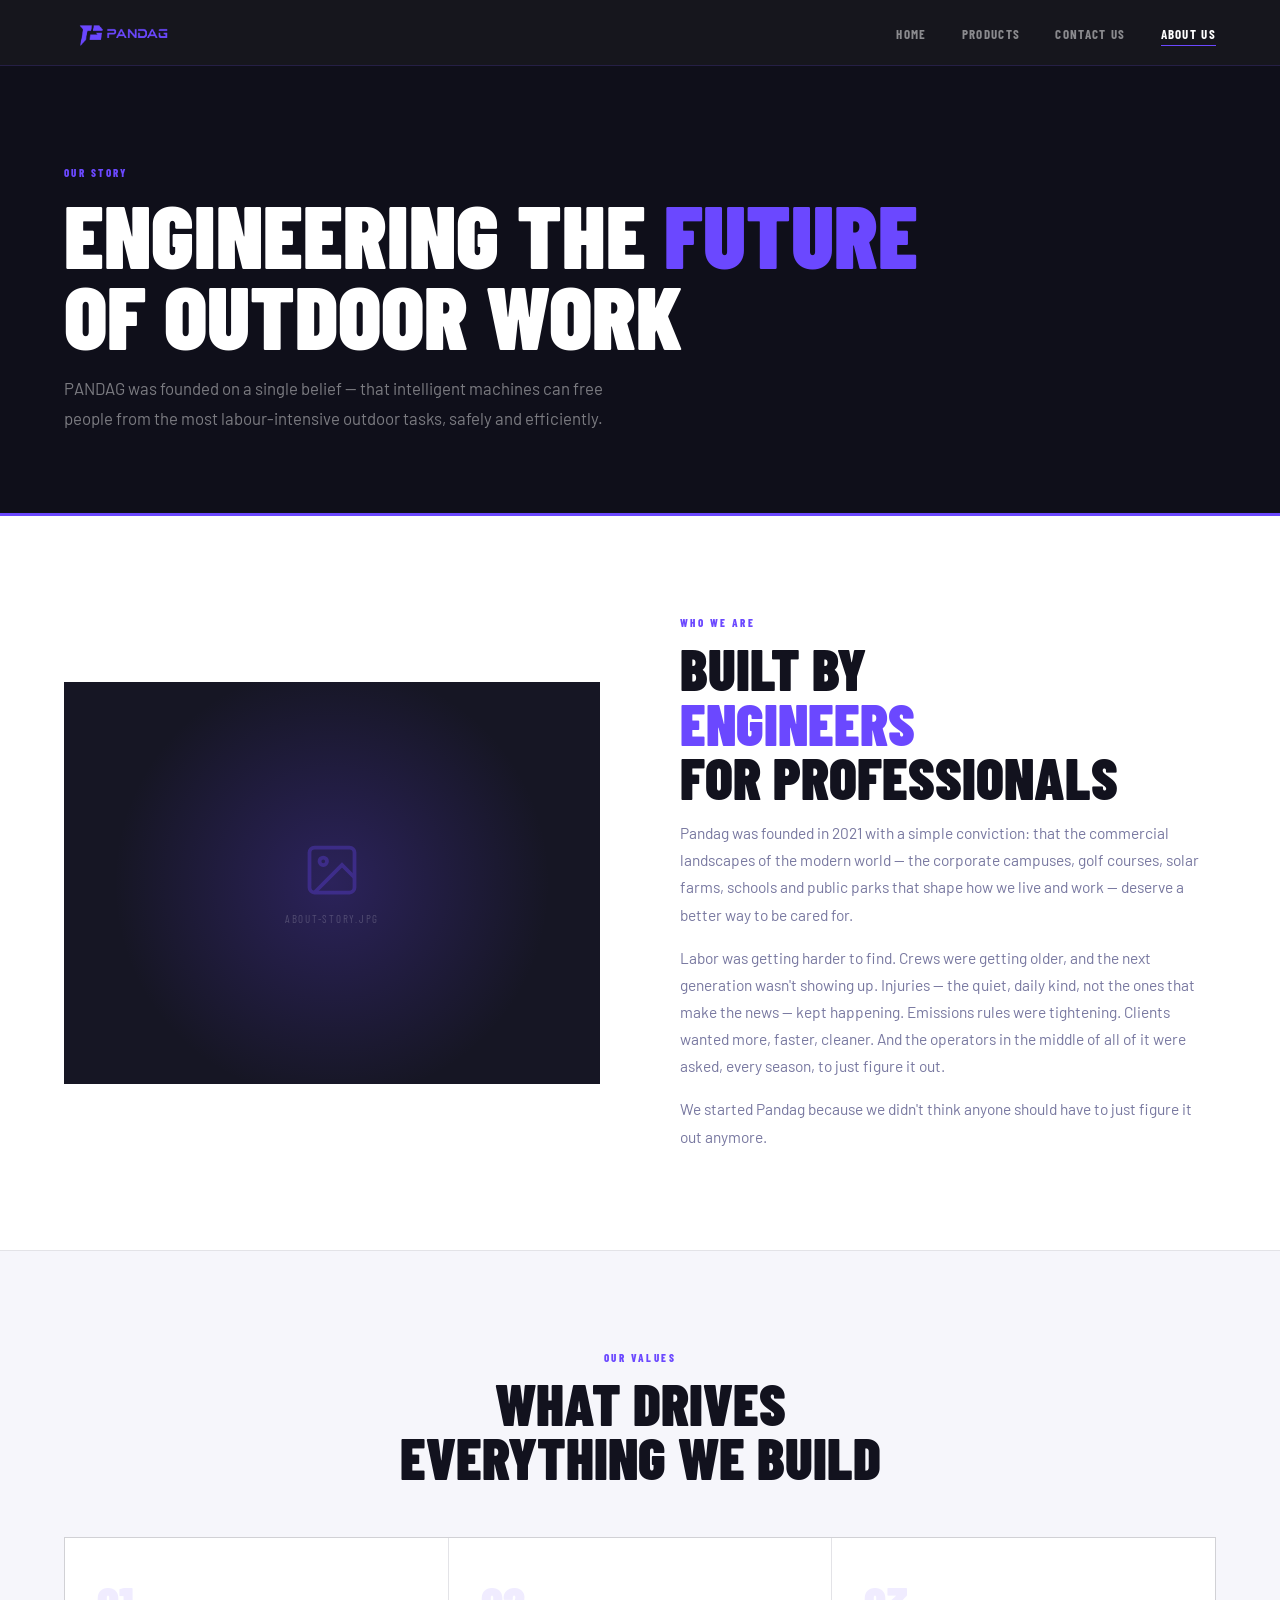
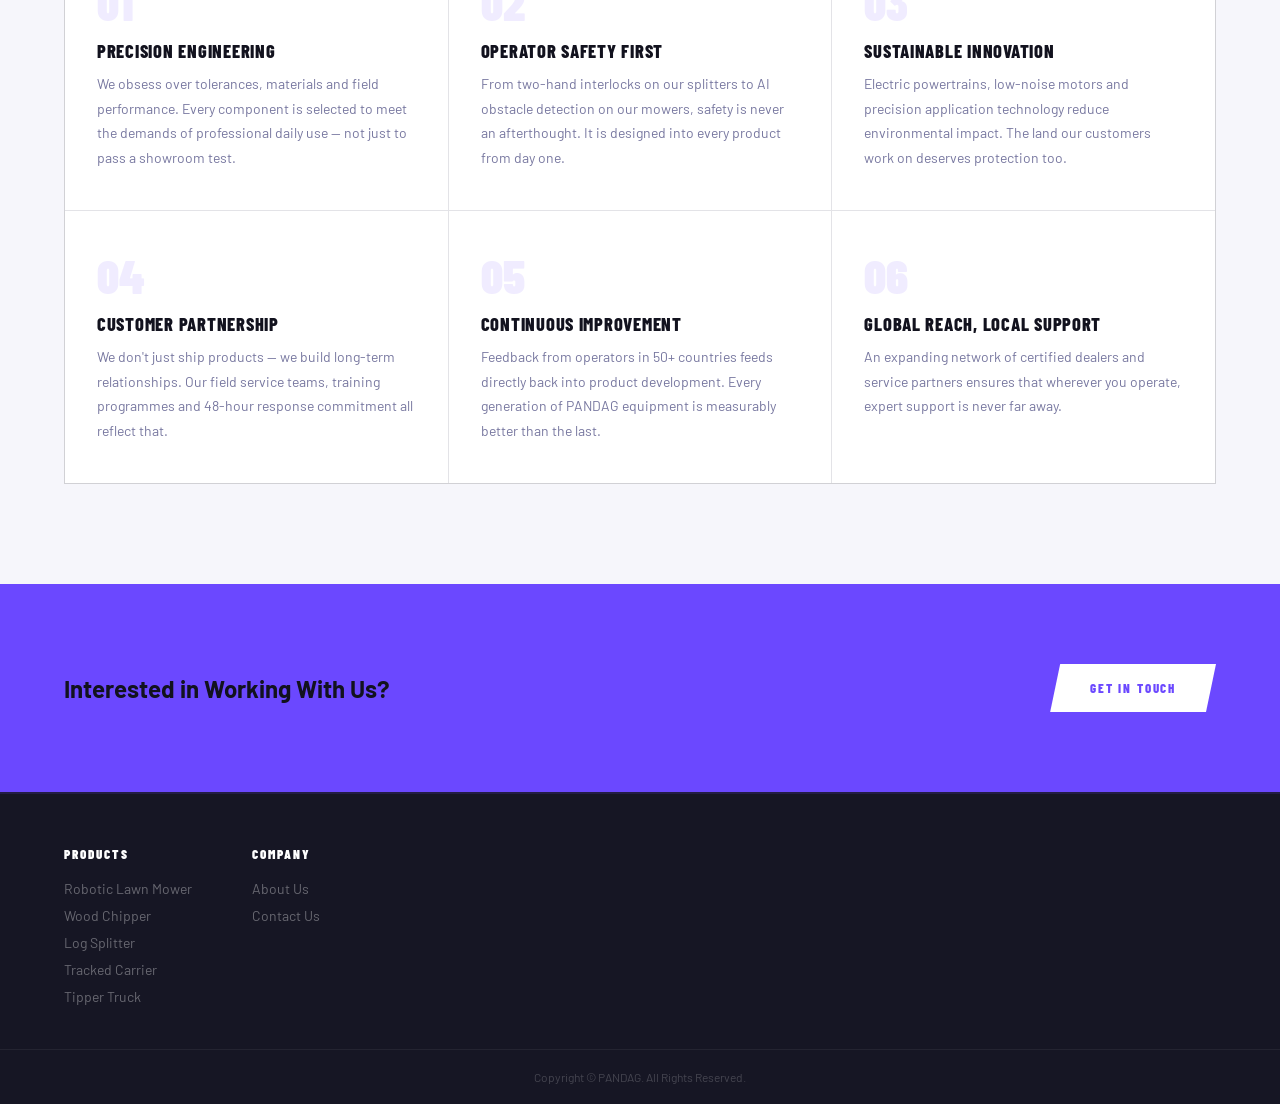
==== about.html @ 1c49302d "Initial commit: American exhibition website" ====
<!DOCTYPE html>
<html lang="en">
<head>
<meta charset="UTF-8"><meta name="viewport" content="width=device-width, initial-scale=1.0">
<title>About Us | PANDAG</title>
<link rel="preconnect" href="https://fonts.googleapis.com">
<link href="https://fonts.googleapis.com/css2?family=Barlow+Condensed:wght@400;600;700;800;900&family=Barlow:wght@300;400;500;600&display=swap" rel="stylesheet">
<link rel="stylesheet" href="style.css">
<style>
.page-hero { margin-top:66px; background:var(--dark); border-bottom:3px solid #6B48FF; padding:100px 5vw 80px; }
.page-hero-tag { font-family:'Barlow Condensed',sans-serif; font-size:11px; font-weight:800; letter-spacing:.22em; text-transform:uppercase; color:#6B48FF; margin-bottom:14px; }
.page-hero h1 { font-family:'Barlow Condensed',sans-serif; font-size:clamp(3rem,7vw,6rem); font-weight:900; text-transform:uppercase; color:#fff; line-height:.9; }
.page-hero h1 em { font-style:normal; color:#6B48FF; }
.page-hero p { font-size:1.05rem; color:rgba(255,255,255,.45); line-height:1.75; max-width:540px; margin-top:20px; }

.about-story { padding:100px 5vw; background:var(--white); }
.story-grid { display:grid; grid-template-columns:1fr 1fr; gap:80px; align-items:center; }
.story-img { background:var(--dark2); aspect-ratio:4/3; display:flex; align-items:center; justify-content:center; position:relative; overflow:hidden; }
.story-img::before { content:''; position:absolute; inset:0; background:radial-gradient(circle at 50% 50%, rgba(107,72,255,.25) 0%, transparent 65%); }
.story-img img { width:100%; height:100%; object-fit:cover; opacity:.8; }
.story-img-ph { position:relative; z-index:1; display:flex; flex-direction:column; align-items:center; gap:12px; color:rgba(255,255,255,.2); }
.story-img-ph svg { width:60px; height:60px; color:#6B48FF; opacity:.3; }
.story-img-ph span { font-family:'Barlow Condensed',sans-serif; font-size:11px; letter-spacing:.16em; text-transform:uppercase; }
.story-text {}
.story-text .section-desc { max-width:none; }

.values-section { padding:100px 5vw; background:var(--off-white); border-top:1px solid var(--border); }
.values-grid { display:grid; grid-template-columns:repeat(3,1fr); gap:1px; background:var(--border); border:1px solid var(--border); margin-top:52px; }
.value-card { background:var(--white); padding:40px 32px; }
.value-num { font-family:'Barlow Condensed',sans-serif; font-size:3rem; font-weight:900; color:rgba(107,72,255,.1); line-height:1; margin-bottom:14px; }
.value-title { font-family:'Barlow Condensed',sans-serif; font-size:1.15rem; font-weight:800; text-transform:uppercase; letter-spacing:.04em; color:var(--text); margin-bottom:10px; }
.value-desc { font-size:.875rem; color:var(--muted); line-height:1.75; }

.milestones { padding:100px 5vw; background:var(--dark); }
.milestones h2 { color:#fff; }
.timeline { margin-top:56px; display:flex; flex-direction:column; gap:0; border-left:2px solid rgba(107,72,255,.3); padding-left:40px; }
.tl-item { position:relative; padding-bottom:48px; }
.tl-item:last-child { padding-bottom:0; }
.tl-dot { position:absolute; left:-48px; top:4px; width:16px; height:16px; background:#6B48FF; border:3px solid var(--dark); border-radius:50%; }
.tl-year { font-family:'Barlow Condensed',sans-serif; font-size:12px; font-weight:800; letter-spacing:.18em; text-transform:uppercase; color:#6B48FF; margin-bottom:6px; }
.tl-title { font-family:'Barlow Condensed',sans-serif; font-size:1.2rem; font-weight:800; text-transform:uppercase; color:#fff; margin-bottom:6px; }
.tl-desc { font-size:.875rem; color:rgba(255,255,255,.4); line-height:1.7; max-width:560px; }

.team-section { padding:100px 5vw; background:var(--white); border-top:1px solid var(--border); }
.team-grid { display:grid; grid-template-columns:repeat(4,1fr); gap:24px; margin-top:52px; }
.team-card { }
.team-photo { aspect-ratio:1; background:var(--dark2); margin-bottom:16px; display:flex; align-items:center; justify-content:center; overflow:hidden; }
.team-photo img { width:100%; height:100%; object-fit:cover; opacity:.85; }
.team-photo-ph { display:flex; flex-direction:column; align-items:center; gap:8px; }
.team-photo-ph svg { width:40px; height:40px; color:rgba(255,255,255,.15); }
.team-photo-ph span { font-family:'Barlow Condensed',sans-serif; font-size:10px; letter-spacing:.15em; text-transform:uppercase; color:rgba(255,255,255,.2); }
.team-name { font-family:'Barlow Condensed',sans-serif; font-size:1.05rem; font-weight:800; text-transform:uppercase; color:var(--text); margin-bottom:4px; }
.team-role { font-size:.8rem; color:var(--muted); }

@media(max-width:1020px){ .story-grid { grid-template-columns:1fr; gap:40px; } .values-grid { grid-template-columns:1fr 1fr; } .team-grid { grid-template-columns:repeat(2,1fr); } }
@media(max-width:640px){ .values-grid { grid-template-columns:1fr; } .team-grid { grid-template-columns:repeat(2,1fr); } }
</style>
</head>
<body>
<nav>
  <a href="index.html" class="nav-logo">
    <img src="logo-07.png" alt="PANDAG" onerror="this.style.display='none';this.nextElementSibling.style.display='block'">
    <span class="nav-logo-text">PANDAG</span>
  </a>
  <ul class="nav-links">
    <li><a href="index.html">Home</a></li>
    <li><a href="products.html">Products</a></li>
    <li><a href="contact.html">Contact Us</a></li>
    <li><a href="about.html" class="active">About Us</a></li>
  </ul>
</nav>

<section class="page-hero">
  <div class="page-hero-tag">Our Story</div>
  <h1>Engineering the <em>Future</em><br>of Outdoor Work</h1>
  <p>PANDAG was founded on a single belief — that intelligent machines can free people from the most labour-intensive outdoor tasks, safely and efficiently.</p>
</section>

<section class="about-story">
  <div class="story-grid">
    <div class="story-img fade-up">
      <img src="about-story.jpg" alt="PANDAG story" onerror="this.style.display='none'">
      <div class="story-img-ph"><svg viewBox="0 0 24 24" fill="none" stroke="currentColor" stroke-width="1.5"><rect x="3" y="3" width="18" height="18" rx="2"/><circle cx="8.5" cy="8.5" r="1.5"/><polyline points="21 15 16 10 5 21"/></svg><span>about-story.jpg</span></div>
    </div>
    <div class="fade-up">
      <div class="section-tag">Who We Are</div>
      <h2 class="section-h2">Built by<br><em>Engineers</em><br>for Professionals</h2>
      <p class="section-desc">Pandag was founded in 2021 with a simple conviction: that the commercial landscapes of the modern world — the corporate campuses, golf courses, solar farms, schools and public parks that shape how we live and work — deserve a better way to be cared for.</p>
      <p class="section-desc" style="margin-top:16px;">Labor was getting harder to find. Crews were getting older, and the next generation wasn't showing up. Injuries — the quiet, daily kind, not the ones that make the news — kept happening. Emissions rules were tightening. Clients wanted more, faster, cleaner. And the operators in the middle of all of it were asked, every season, to just figure it out.</p>
      <p class="section-desc" style="margin-top:16px;">We started Pandag because we didn't think anyone should have to just figure it out anymore.</p>
      </div>
    </div>
  </div>
</section>

<section class="values-section">
  <div class="fade-up" style="text-align:center;">
    <div class="section-tag">Our Values</div>
    <h2 class="section-h2">What Drives<br>Everything We Build</h2>
  </div>
  <div class="values-grid">
    <div class="value-card fade-up"><div class="value-num">01</div><div class="value-title">Precision Engineering</div><div class="value-desc">We obsess over tolerances, materials and field performance. Every component is selected to meet the demands of professional daily use — not just to pass a showroom test.</div></div>
    <div class="value-card fade-up"><div class="value-num">02</div><div class="value-title">Operator Safety First</div><div class="value-desc">From two-hand interlocks on our splitters to AI obstacle detection on our mowers, safety is never an afterthought. It is designed into every product from day one.</div></div>
    <div class="value-card fade-up"><div class="value-num">03</div><div class="value-title">Sustainable Innovation</div><div class="value-desc">Electric powertrains, low-noise motors and precision application technology reduce environmental impact. The land our customers work on deserves protection too.</div></div>
    <div class="value-card fade-up"><div class="value-num">04</div><div class="value-title">Customer Partnership</div><div class="value-desc">We don't just ship products — we build long-term relationships. Our field service teams, training programmes and 48-hour response commitment all reflect that.</div></div>
    <div class="value-card fade-up"><div class="value-num">05</div><div class="value-title">Continuous Improvement</div><div class="value-desc">Feedback from operators in 50+ countries feeds directly back into product development. Every generation of PANDAG equipment is measurably better than the last.</div></div>
    <div class="value-card fade-up"><div class="value-num">06</div><div class="value-title">Global Reach, Local Support</div><div class="value-desc">An expanding network of certified dealers and service partners ensures that wherever you operate, expert support is never far away.</div></div>
  </div>
</section>


<section id="cta" style="background:var(--brand);padding:80px 5vw;display:flex;align-items:center;justify-content:space-between;gap:32px;flex-wrap:wrap;">
  <h2 class="cta-h2 fade-up">Interested in <span>Working With Us?</span></h2>
  <a href="contact.html" class="btn-white fade-up">Get in Touch</a>
</section>

<footer>
  <div class="footer-nav-simple">
    <div class="footer-nav-cols">
      <div>
        <div class="footer-nav-title">Products</div>
        <div class="footer-nav-links">
          <a href="products.html">Robotic Lawn Mower</a>
          <a href="products.html">Wood Chipper</a>
          <a href="products.html">Log Splitter</a>
          <a href="products.html">Tracked Carrier</a>
          <a href="products.html">Tipper Truck</a>
        </div>
      </div>
      <div>
        <div class="footer-nav-title">Company</div>
        <div class="footer-nav-links">
          <a href="about.html">About Us</a>
          <a href="contact.html">Contact Us</a>
        </div>
      </div>
    </div>
  </div>
  <div class="footer-bottom">Copyright © PANDAG. All Rights Reserved.</div>
</footer>
<script>
const obs=new IntersectionObserver((e)=>{e.forEach((entry,i)=>{if(entry.isIntersecting){setTimeout(()=>entry.target.classList.add('visible'),i*80);obs.unobserve(entry.target);}});},{threshold:.07});
document.querySelectorAll('.fade-up').forEach(el=>obs.observe(el));
</script>
</body>
</html>
---- style.css ----
*, *::before, *::after { box-sizing: border-box; margin: 0; padding: 0; }
:root {
  --brand: #6B48FF;
  --black: #08080f;
  --dark: #0f0f1a;
  --dark2: #161624;
  --white: #ffffff;
  --off-white: #f6f6fb;
  --text: #12121e;
  --mid: #3a3a5a;
  --muted: #7878a0;
  --border: rgba(0,0,0,0.08);
  --border-brand: rgba(107,72,255,0.2);
}
html { scroll-behavior: smooth; }
body { font-family: 'Barlow', sans-serif; background: var(--white); color: var(--text); overflow-x: hidden; }

/* ─── NAV ─── */
nav {
  position: fixed; top: 0; left: 0; right: 0; z-index: 200;
  display: flex; align-items: center; justify-content: space-between;
  padding: 0 5vw; height: 66px;
  background: rgba(8,8,15,0.94); backdrop-filter: blur(20px);
  border-bottom: 1px solid rgba(107,72,255,0.18);
}
.nav-logo { display:flex; align-items:center; text-decoration:none; }
.nav-logo img { height: 68px; }
.nav-logo-text { font-family:'Barlow Condensed',sans-serif; font-size:1.6rem; font-weight:900; color:#6B48FF; letter-spacing:.05em; display:none; }
.nav-links { display:flex; gap:2.2rem; list-style:none; }
.nav-links a {
  font-family:'Barlow Condensed',sans-serif; font-size:13px; font-weight:700;
  letter-spacing:.1em; text-transform:uppercase; color:rgba(255,255,255,.5);
  text-decoration:none; transition:color .2s; position:relative;
}
.nav-links a::after { content:''; position:absolute; bottom:-4px; left:0; right:0; height:1px; background:#6B48FF; transform:scaleX(0); transition:transform .25s; }
.nav-links a:hover, .nav-links a.active { color:#fff; }
.nav-links a:hover::after, .nav-links a.active::after { transform:scaleX(1); }

/* ─── BUTTONS ─── */
.btn-primary {
  font-family:'Barlow Condensed',sans-serif; font-size:13px; font-weight:800;
  letter-spacing:.12em; text-transform:uppercase; padding:14px 34px;
  background:#6B48FF; color:#fff; border:none; cursor:pointer;
  text-decoration:none; display:inline-block;
  clip-path:polygon(10px 0%,100% 0%,calc(100% - 10px) 100%,0% 100%);
  transition:opacity .2s, transform .2s;
}
.btn-primary:hover { opacity:.85; transform:translateY(-2px); }
.btn-ghost {
  font-family:'Barlow Condensed',sans-serif; font-size:13px; font-weight:700;
  letter-spacing:.12em; text-transform:uppercase; padding:13px 34px;
  background:transparent; color:rgba(255,255,255,.75);
  border:1px solid rgba(255,255,255,.28); cursor:pointer;
  text-decoration:none; display:inline-block;
  clip-path:polygon(10px 0%,100% 0%,calc(100% - 10px) 100%,0% 100%);
  transition:border-color .2s, color .2s;
}
.btn-ghost:hover { border-color:#6B48FF; color:#6B48FF; }
.btn-white {
  font-family:'Barlow Condensed',sans-serif; font-size:13px; font-weight:800;
  letter-spacing:.14em; text-transform:uppercase; padding:16px 40px;
  background:#fff; color:#6B48FF; border:none; cursor:pointer;
  text-decoration:none; display:inline-block; white-space:nowrap;
  clip-path:polygon(10px 0%,100% 0%,calc(100% - 10px) 100%,0% 100%);
  transition:opacity .2s;
}
.btn-white:hover { opacity:.9; }
.btn-outline-dark {
  font-family:'Barlow Condensed',sans-serif; font-size:13px; font-weight:700;
  letter-spacing:.12em; text-transform:uppercase; padding:13px 34px;
  background:transparent; color:var(--brand);
  border:1px solid var(--brand); cursor:pointer;
  text-decoration:none; display:inline-block;
  clip-path:polygon(10px 0%,100% 0%,calc(100% - 10px) 100%,0% 100%);
  transition:background .2s, color .2s;
}
.btn-outline-dark:hover { background:var(--brand); color:#fff; }

/* ─── SECTION SHARED ─── */
.section-tag {
  font-family:'Barlow Condensed',sans-serif; font-size:11px; font-weight:800;
  letter-spacing:.22em; text-transform:uppercase; color:#6B48FF; margin-bottom:12px;
}
.section-h2 {
  font-family:'Barlow Condensed',sans-serif;
  font-size:clamp(2.2rem,4.5vw,3.6rem); font-weight:900;
  text-transform:uppercase; line-height:.95; color:var(--text);
}
.section-h2 em { font-style:normal; color:#6B48FF; }
.section-desc { font-size:.97rem; color:var(--muted); line-height:1.75; margin-top:14px; }

/* ─── FADE IN ─── */
.fade-up { opacity:0; transform:translateY(26px); transition:opacity .7s ease, transform .7s ease; }
.fade-up.visible { opacity:1; transform:translateY(0); }

/* ─── FOOTER ─── */
footer { background:var(--dark2); border-top:1px solid rgba(107,72,255,.15); }
.footer-top {
  padding:56px 5vw 44px;
  display:grid; grid-template-columns:1fr 1fr; gap:60px; align-items:start;
}
.footer-brand img { height:30px; margin-bottom:20px; display:block; }
.footer-contact-line { display:flex; align-items:center; gap:24px; flex-wrap:wrap; margin-bottom:20px; }
.footer-contact-line a { font-family:'Barlow Condensed',sans-serif; font-size:14px; font-weight:600; color:rgba(255,255,255,.5); text-decoration:none; transition:color .2s; }
.footer-contact-line a:hover { color:#6B48FF; }
.footer-contact-line span { color:rgba(255,255,255,.15); }
.footer-social { display:flex; gap:12px; }
.social-icon { width:34px; height:34px; border:1px solid rgba(255,255,255,.12); display:flex; align-items:center; justify-content:center; color:rgba(255,255,255,.4); text-decoration:none; transition:border-color .2s, color .2s; }
.social-icon:hover { border-color:#6B48FF; color:#6B48FF; }
.social-icon svg { width:15px; height:15px; }
.newsletter-label { font-family:'Barlow Condensed',sans-serif; font-size:11px; font-weight:800; letter-spacing:.2em; text-transform:uppercase; color:rgba(255,255,255,.35); margin-bottom:14px; }
.newsletter-row { display:flex; }
.newsletter-input { flex:1; background:rgba(255,255,255,.06); border:1px solid rgba(255,255,255,.12); border-right:none; color:#fff; font-family:'Barlow',sans-serif; font-size:.875rem; padding:11px 16px; outline:none; }
.newsletter-input:focus { border-color:#6B48FF; }
.newsletter-btn { font-family:'Barlow Condensed',sans-serif; font-size:12px; font-weight:800; letter-spacing:.1em; text-transform:uppercase; padding:11px 20px; background:#6B48FF; color:#fff; border:none; cursor:pointer; white-space:nowrap; }
.newsletter-btn:hover { opacity:.85; }
.newsletter-consent { display:flex; align-items:flex-start; gap:10px; font-size:.78rem; color:rgba(255,255,255,.28); line-height:1.5; margin-top:10px; }
.newsletter-consent input { margin-top:2px; flex-shrink:0; accent-color:#6B48FF; }
.newsletter-consent a { color:#6B48FF; }
.footer-nav-grid { padding:36px 5vw 44px; display:grid; grid-template-columns:repeat(2,1fr); gap:40px; border-top:1px solid rgba(255,255,255,.06); max-width:420px; }
.footer-nav-title { font-family:'Barlow Condensed',sans-serif; font-size:13px; font-weight:900; letter-spacing:.16em; text-transform:uppercase; color:#fff; margin-bottom:18px; }
.footer-nav-links { display:flex; flex-direction:column; gap:10px; }
.footer-nav-links a { font-size:.875rem; color:rgba(255,255,255,.35); text-decoration:none; transition:color .2s; }
.footer-nav-links a:hover { color:#6B48FF; }
.footer-bottom { border-top:1px solid rgba(255,255,255,.06); padding:20px 5vw; text-align:center; font-size:12px; color:rgba(255,255,255,.2); }

/* ─── RESPONSIVE SHARED ─── */
@media (max-width:720px) {
  .nav-links { gap:1.2rem; }
  .footer-top { grid-template-columns:1fr; gap:36px; }
  .footer-nav-grid { grid-template-columns:1fr; max-width:none; }
}

/* ─── SIMPLIFIED FOOTER ─── */
.footer-nav-simple {
  padding:52px 5vw 44px;
  display:flex; align-items:flex-start; justify-content:space-between; gap:48px;
  flex-wrap:wrap; border-top:1px solid rgba(107,72,255,.15);
}
/* Nav cols on the LEFT */
.footer-nav-cols { display:flex; gap:60px; flex-wrap:wrap; }
@media(max-width:720px){
  .footer-nav-simple { flex-direction:column-reverse; gap:36px; }
  .footer-nav-cols { gap:32px; }
  .footer-logo-link { align-self:flex-start; }
}
@media(max-width:480px){
  .footer-nav-cols { flex-direction:column; gap:28px; }
}
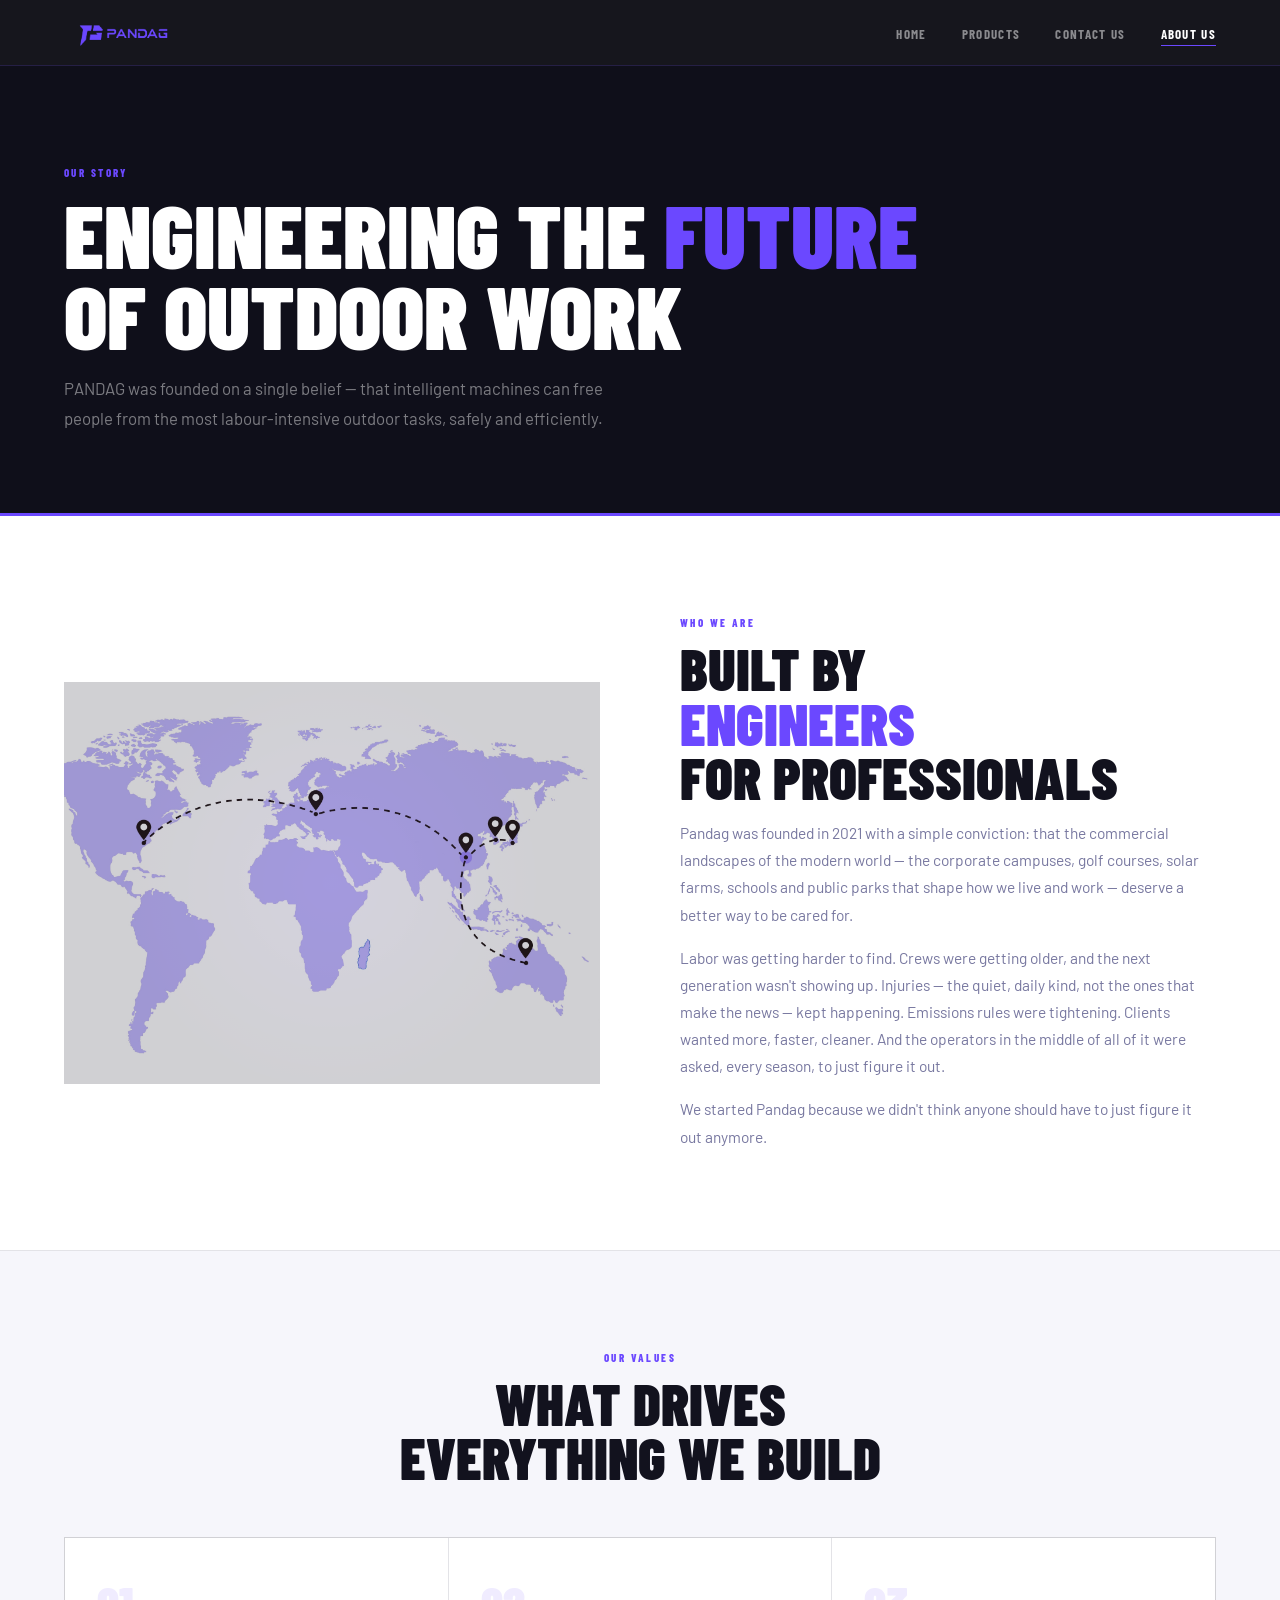
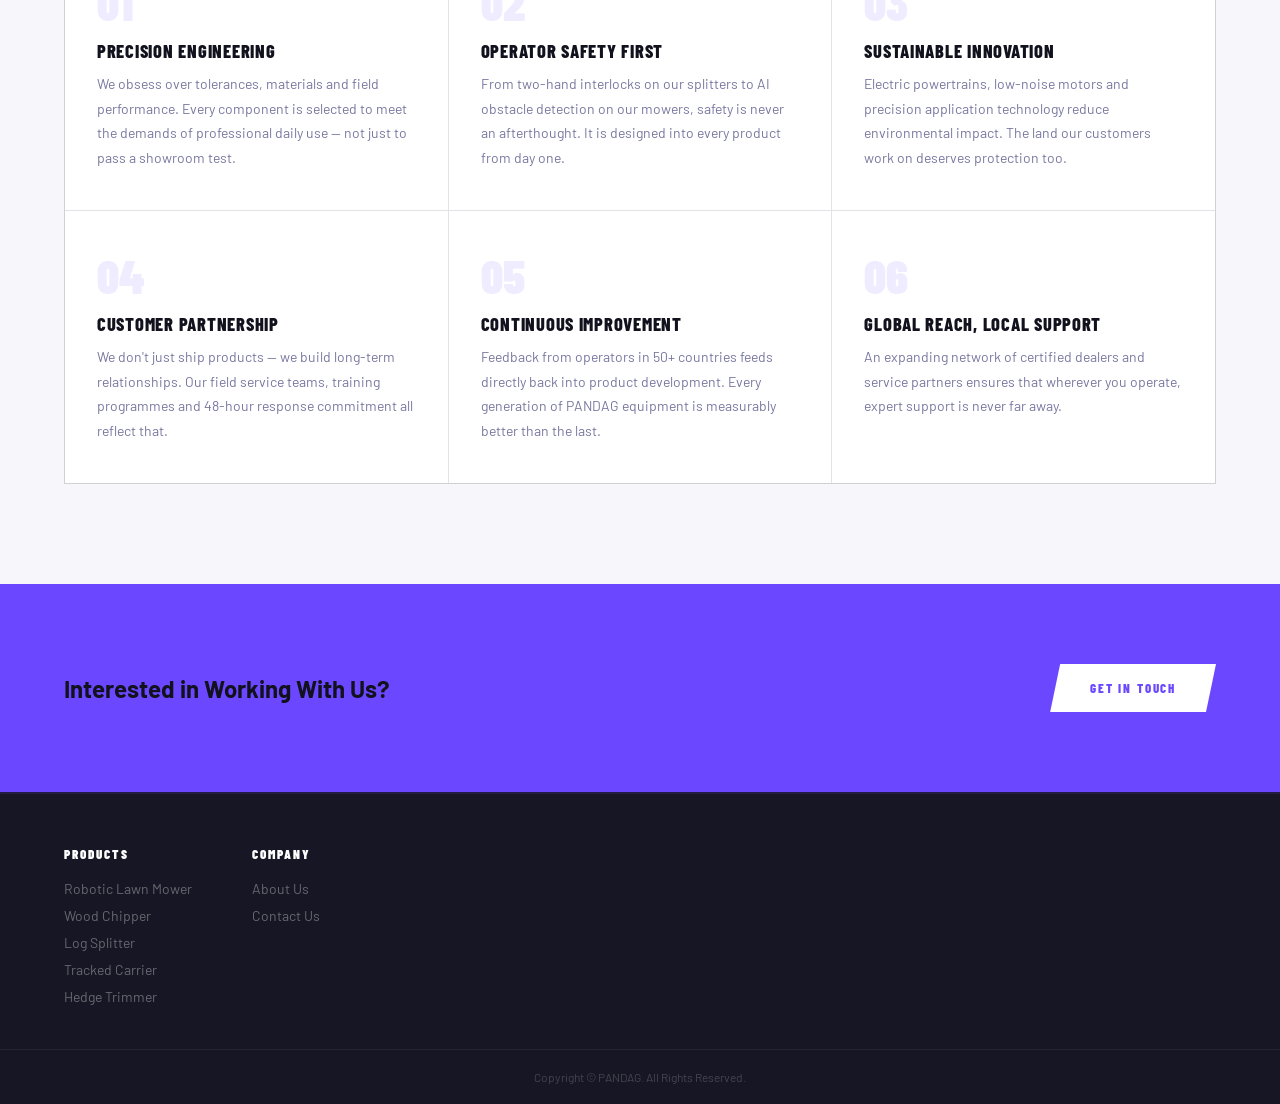
==== commit c6962d66: "Update product details and images: replaced Tipper Truck with Hedge Trimmer in multiple files, added" ====
--- a/about.html
+++ b/about.html
@@ -79,8 +79,7 @@
 <section class="about-story">
   <div class="story-grid">
     <div class="story-img fade-up">
-      <img src="about-story.jpg" alt="PANDAG story" onerror="this.style.display='none'">
-      <div class="story-img-ph"><svg viewBox="0 0 24 24" fill="none" stroke="currentColor" stroke-width="1.5"><rect x="3" y="3" width="18" height="18" rx="2"/><circle cx="8.5" cy="8.5" r="1.5"/><polyline points="21 15 16 10 5 21"/></svg><span>about-story.jpg</span></div>
+      <img src="images/14.jpg" alt="PANDAG story">
     </div>
     <div class="fade-up">
       <div class="section-tag">Who We Are</div>
@@ -124,7 +123,7 @@
           <a href="products.html">Wood Chipper</a>
           <a href="products.html">Log Splitter</a>
           <a href="products.html">Tracked Carrier</a>
-          <a href="products.html">Tipper Truck</a>
+          <a href="products.html">Hedge Trimmer</a>
         </div>
       </div>
       <div>
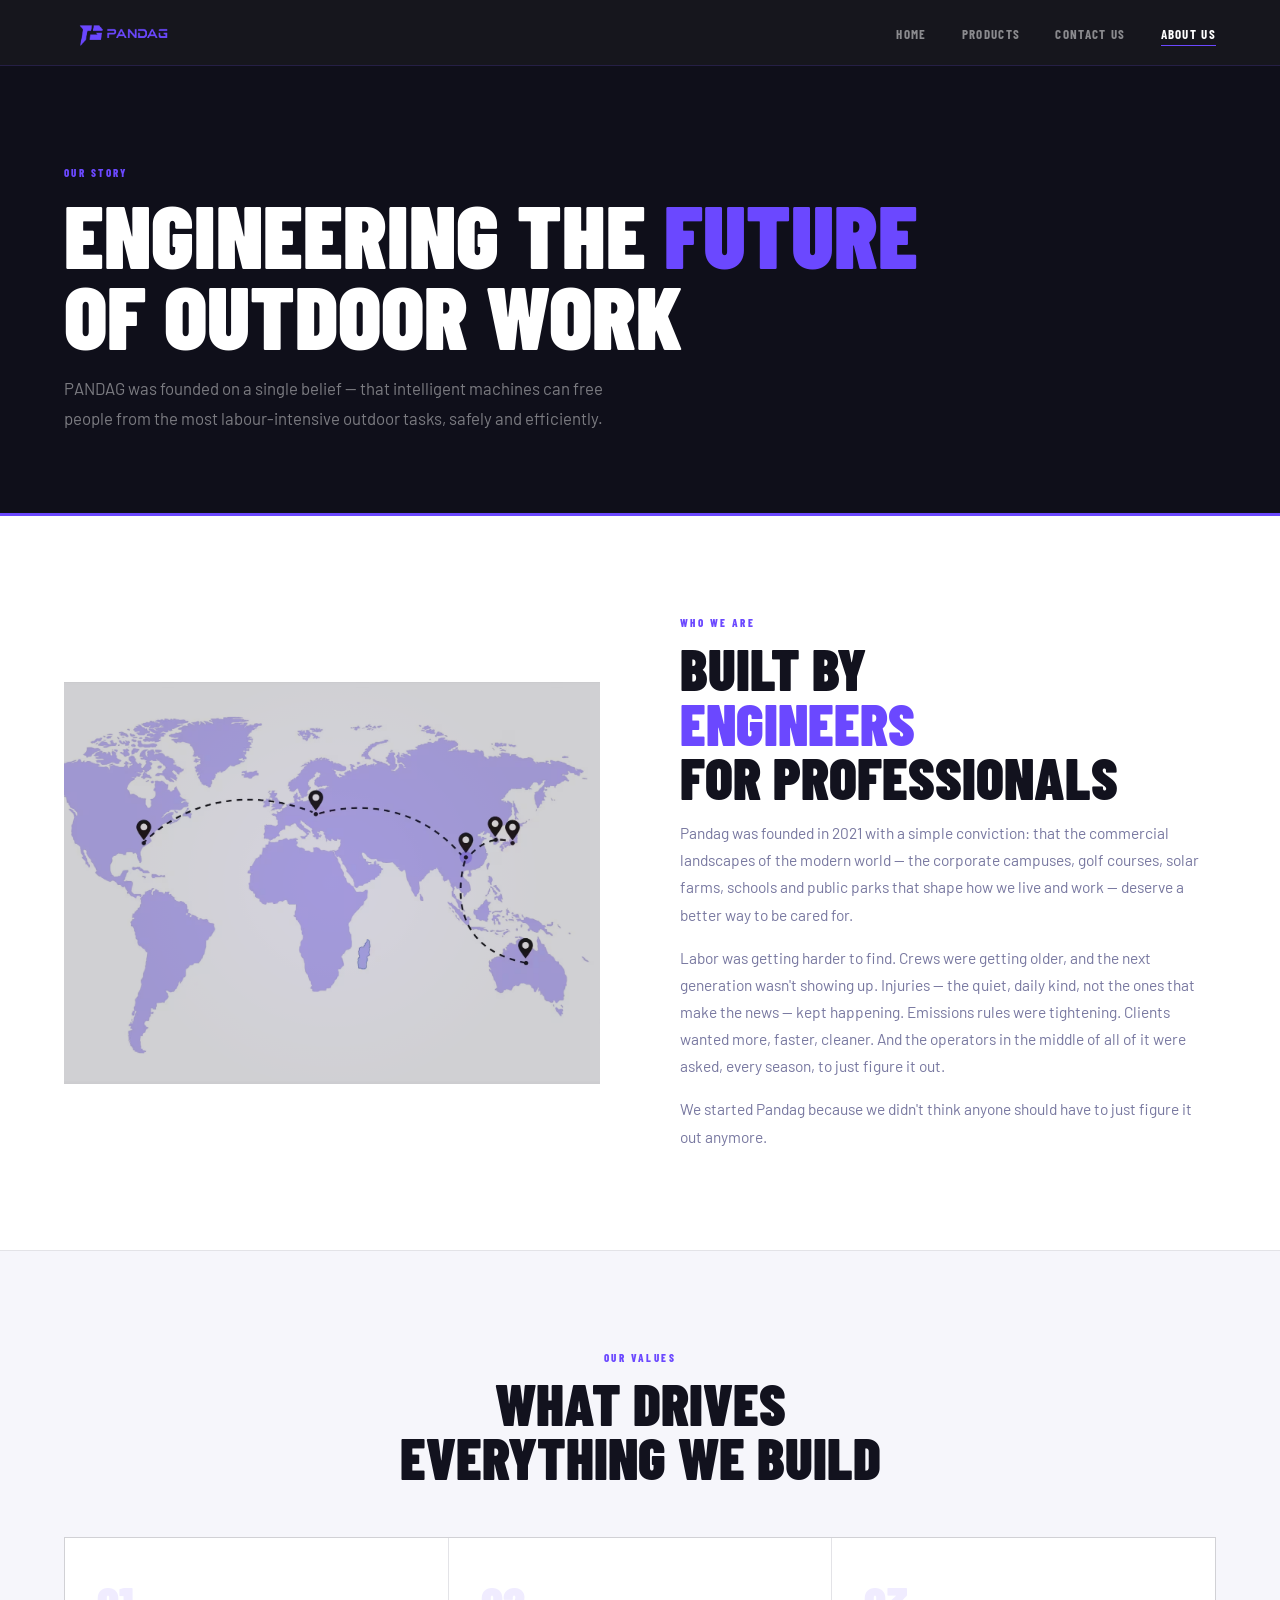
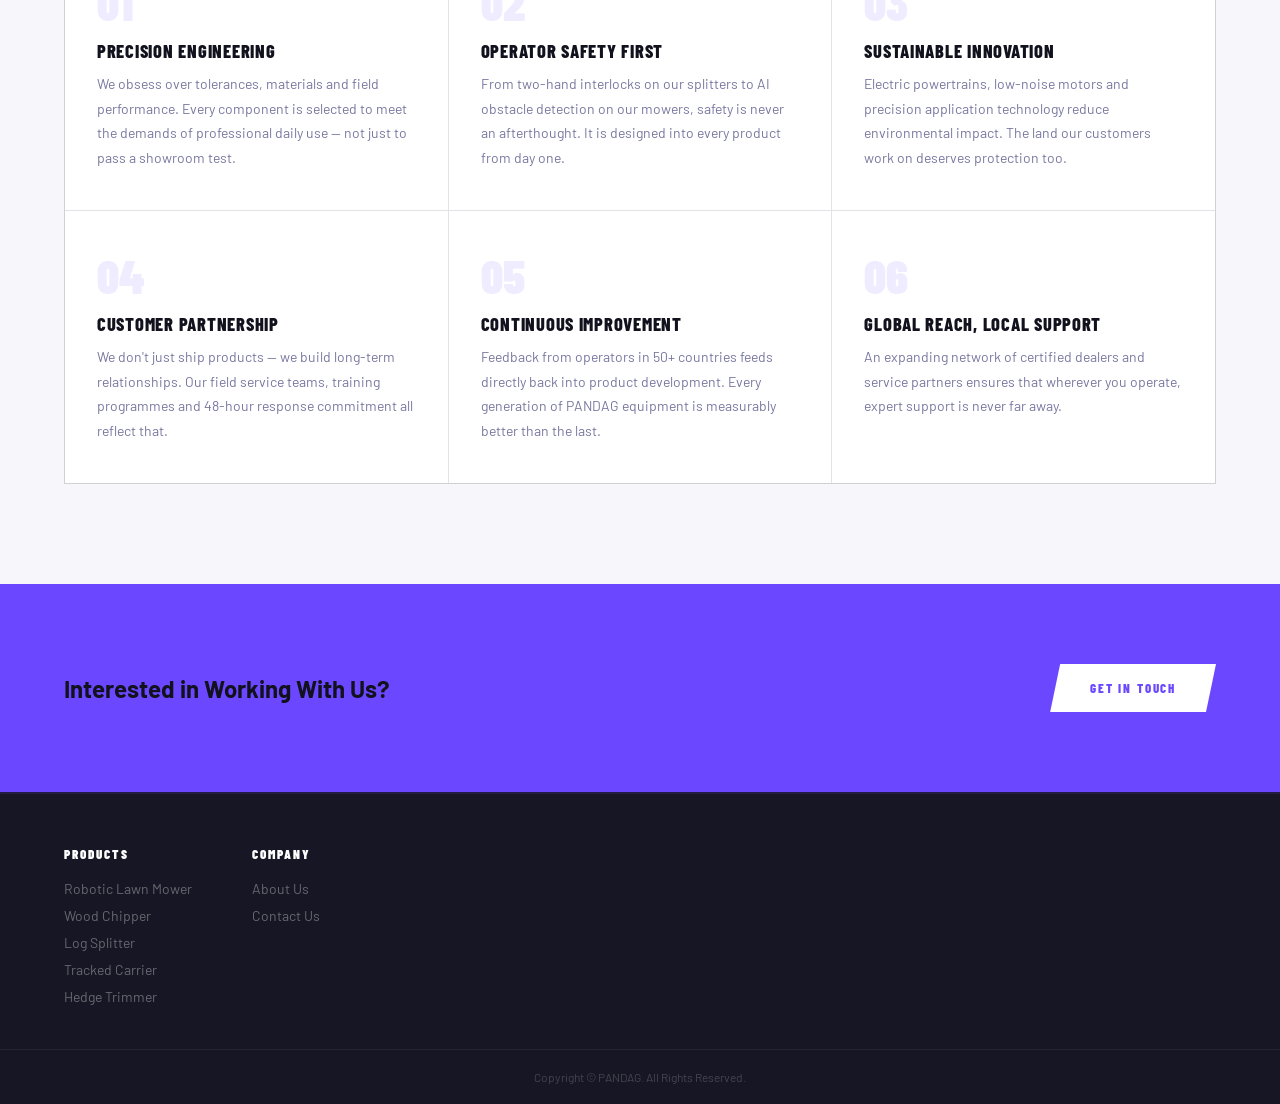
==== commit 4ea700f9: "Refactor image handling: replaced <img> tags with <picture> elements for responsive image loading ac" ====
--- a/about.html
+++ b/about.html
@@ -17,6 +17,7 @@
 .story-grid { display:grid; grid-template-columns:1fr 1fr; gap:80px; align-items:center; }
 .story-img { background:var(--dark2); aspect-ratio:4/3; display:flex; align-items:center; justify-content:center; position:relative; overflow:hidden; }
 .story-img::before { content:''; position:absolute; inset:0; background:radial-gradient(circle at 50% 50%, rgba(107,72,255,.25) 0%, transparent 65%); }
+.story-img picture { display:block; width:100%; height:100%; }
 .story-img img { width:100%; height:100%; object-fit:cover; opacity:.8; }
 .story-img-ph { position:relative; z-index:1; display:flex; flex-direction:column; align-items:center; gap:12px; color:rgba(255,255,255,.2); }
 .story-img-ph svg { width:60px; height:60px; color:#6B48FF; opacity:.3; }
@@ -79,7 +80,11 @@
 <section class="about-story">
   <div class="story-grid">
     <div class="story-img fade-up">
-      <img src="images/14.jpg" alt="PANDAG story">
+      <picture>
+        <source type="image/avif" srcset="images/14.avif">
+        <source type="image/webp" srcset="images/14.webp">
+        <img src="images/14.jpg" alt="PANDAG story" loading="lazy" decoding="async">
+      </picture>
     </div>
     <div class="fade-up">
       <div class="section-tag">Who We Are</div>
